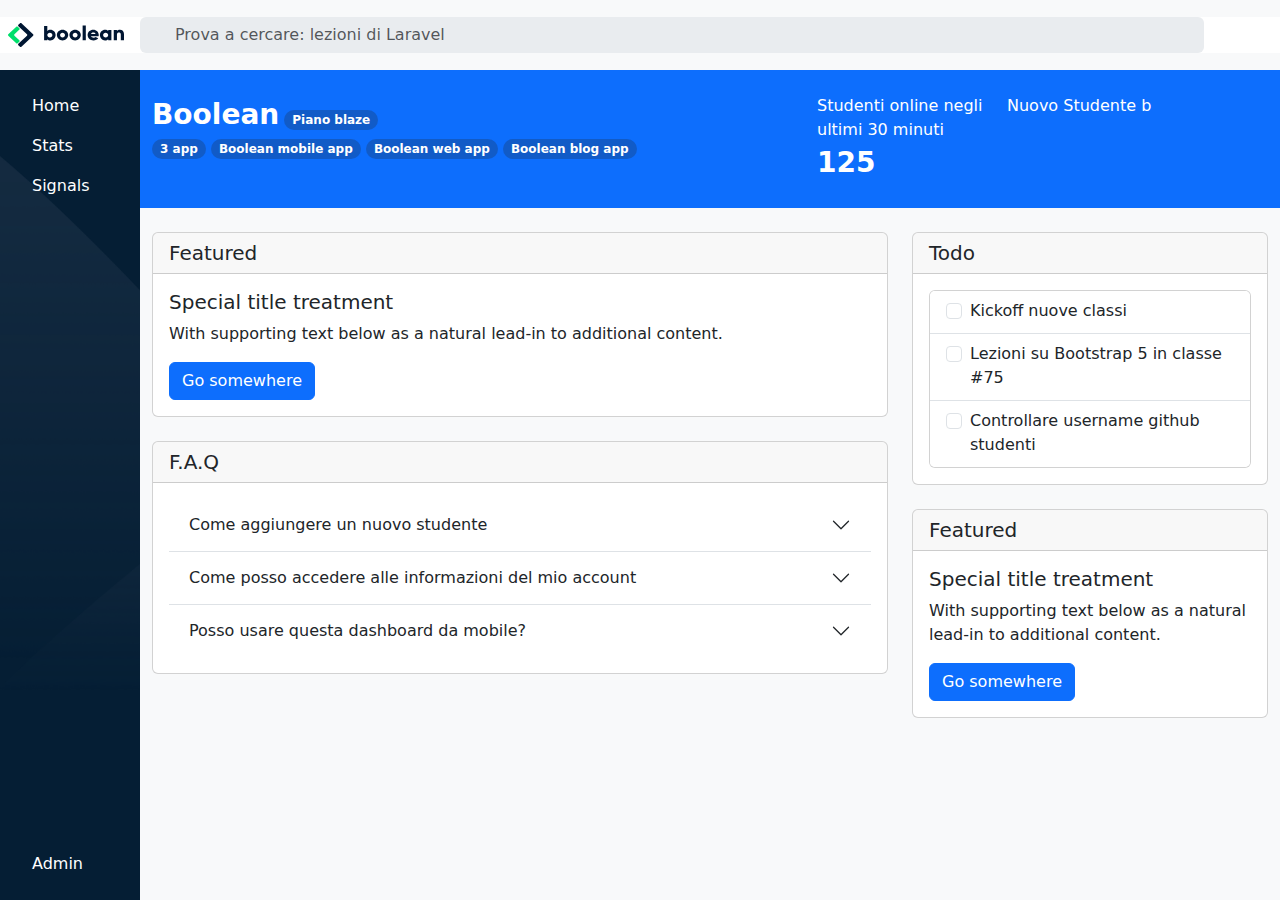
==== index.html @ c236176b "feat: todo list" ====
<!DOCTYPE html>
<html lang="en">
<head>
    <meta charset="UTF-8">
    <meta name="viewport" content="width=device-width, initial-scale=1.0">
    <!-- font awesome -->
    <link rel="stylesheet" href="https://cdnjs.cloudflare.com/ajax/libs/font-awesome/6.5.1/css/all.min.css" integrity="sha512-DTOQO9RWCH3ppGqcWaEA1BIZOC6xxalwEsw9c2QQeAIftl+Vegovlnee1c9QX4TctnWMn13TZye+giMm8e2LwA==" crossorigin="anonymous" referrerpolicy="no-referrer" />
    <!--/ font awesome -->
    <!-- BOOTSTRAP -->
    <link href="https://cdn.jsdelivr.net/npm/bootstrap@5.3.3/dist/css/bootstrap.min.css" rel="stylesheet" integrity="sha384-QWTKZyjpPEjISv5WaRU9OFeRpok6YctnYmDr5pNlyT2bRjXh0JMhjY6hW+ALEwIH" crossorigin="anonymous">
    <!-- / -->
    <link rel="stylesheet" href="style.css">
    <title>Bootstrap Dashboard</title>
</head>
<body>
    <!-- HEADER -->
    <header class="d-flex  align-items-center">
        <div class="ms-container bg-white align-items-center">
            <div class="ms-logo-box ps-lg-2 pe-lg-3">
                <img class="img-fluid d-lg-none" src="img/mobile-logo.png" alt="">
                <img class="img-fluid d-none d-lg-inline-block" src="img/logo.svg" alt="">
            </div>

            <div class="flex-grow-1 me-3">
                <div class="input-group">
                    <span class="input-group-text bg-body-secondary border border-0"><i class="fa-solid fa-magnifying-glass"></i></span>
                    <input type="text" class="form-control bg-body-secondary border border-0" placeholder="Prova a cercare: lezioni di Laravel" aria-label="Search" aria-describedby="basic-addon2">
                  </div> 
            </div>
        
            <div class="d-flex align-items-center text-secondary gap-3">
                    <i class="d-none d-lg-inline-block fa-solid fa-list"></i>
                    <i class="d-none d-lg-inline-block fa-solid fa-circle-question"></i>
                    <i class="d-none d-lg-inline-block fa-solid fa-ellipsis-vertical"></i>
                
                
                <div class="dropdown">
                    <button class=" ms-bell border border-0 text-warning bg-transparent " type="button" data-bs-toggle="dropdown" aria-expanded="false">
                        <i class="fa-solid fa-bell"></i>
                    </button>
                    <ul class="dropdown-menu">
                    <li><button class="dropdown-item" type="button">Profilo</button></li>
                    <li><button class="dropdown-item" type="button">Fatturazione</button></li>
                    <li><button class="dropdown-item" type="button">Logout</button></li>
                    </ul>
                </div>
            </div>
            
        </div>
    </header>
    <!-- / -->

    <!-- CENTRAL BOX -->
    <div id="central-box" class="ms-container d-flex">
        <!-- ASIDE -->
        <aside class="py-4 px-4 text-white d-flex flex-column justify-content-between ">
            <ul class=" p-0 m-0"> 
                <li class="mb-3 text-center text-lg-start">
                    <a href="#"><i class="fs-6 me-lg-2 fa-solid fa-house"></i><span class="d-none d-lg-inline-block">Home</span></a>
                </li>
                <li class="mb-3 text-center text-lg-start">
                    <a href="#"><i class="fs-6 me-lg-2 fa-solid fa-chart-simple"></i><span class="d-none d-lg-inline-block">Stats</span></a>
                </li>
                <li class="mb-3 text-center text-lg-start">
                    <a href="#"><i class="fs-6 me-lg-2 fa-solid fa-signal"></i><span class="d-none d-lg-inline-block">Signals</span></a>
                </li>
            </ul>

            <ul class="p-0 m-0">
                <li class="text-center text-lg-start">
                    <a href="#"><i class="fs-6 me-lg-2 fa-solid fa-gear"></i><span class="d-none d-lg-inline-block">Admin</span></a>
                </li> 
            </ul>
        </aside>
        <!--/ASIDE -->

        <!-- MAIN -->
        <main>
            <!-- MAIN TOP -->
            <div class="container-fluid bg-primary py-4">
                <div class="row text-white gy-3 gy-md-0">
                    <div class="col-12 col-md-4 col-lg-3 order-md-3">
                        <span>Nuovo Studente</span>
                        <span>b</span>
                    </div>
                    <div class="col-12 col-md-4 col-lg-7 order-md-1">
                        <span class="fs-3 fw-semibold">Boolean</span>
                        <span class="badge rounded-pill px-2 py-1 text-bg-dark bg-opacity-25">Piano blaze</span>
                        <br>
                        <span class="badge rounded-pill px-2 py-1 text-bg-dark bg-opacity-25">3 app</span>
                        <i class="fa-solid fa-angles-right"></i>
                        <span class="d-lg-none badge rounded-pill px-2 py-1 text-bg-dark bg-opacity-25"><i class="fa-solid fa-plus"></i></span>
                        <span class="d-none d-lg-inline-block badge rounded-pill px-2 py-1 text-bg-dark bg-opacity-25">Boolean mobile app</span>
                        <span class="d-none d-lg-inline-block badge rounded-pill px-2 py-1 text-bg-dark bg-opacity-25">Boolean web app</span>
                        <span class="d-none d-lg-inline-block badge rounded-pill px-2 py-1 text-bg-dark bg-opacity-25">Boolean blog app</span>
                    </div>
                    <div class="col-12 col-md-4 col-lg-2 order-md-2">
                        <div>Studenti online negli ultimi 30 minuti</div>
                        <div class="fs-3 fw-semibold">125</div>
                    </div>
                </div>
            </div>
            <!-- MAIN/ TOP -->
            <!-- MAIN BOTTOM -->
            <div class="container">
                <div class="row pt-4 pb-4">
                    <div class="col-12 col-lg-8">
                        <!-- CARD PROSSIME CLASSI -->
                        <div class="card mb-4">
                            <h5 class="card-header">Featured</h5>
                            <div class="card-body">
                              <h5 class="card-title">Special title treatment</h5>
                              <p class="card-text">With supporting text below as a natural lead-in to additional content.</p>
                              <a href="#" class="btn btn-primary">Go somewhere</a>
                            </div>
                        </div>
                        <!-- / CARD PROSSIME CLASSI -->
                        <!-- CARD FAQ -->
                        <div class="card mb-4">
                            <h5 class="card-header">F.A.Q</h5>
                            <div class="card-body">
                                <div class="accordion accordion-flush" id="accordionFlushExample">
                                    <div class="accordion-item">
                                      <h2 class="accordion-header">
                                        <button class="accordion-button collapsed" type="button" data-bs-toggle="collapse" data-bs-target="#flush-collapseOne" aria-expanded="false" aria-controls="flush-collapseOne">
                                          Come aggiungere un nuovo studente
                                        </button>
                                      </h2>
                                      <div id="flush-collapseOne" class="accordion-collapse collapse" data-bs-parent="#accordionFlushExample">
                                        <div class="accordion-body">Clicca sul + nella sezione blu.</div>
                                      </div>
                                    </div>
                                    <div class="accordion-item">
                                      <h2 class="accordion-header">
                                        <button class="accordion-button collapsed" type="button" data-bs-toggle="collapse" data-bs-target="#flush-collapseTwo" aria-expanded="false" aria-controls="flush-collapseTwo">
                                          Come posso accedere alle informazioni del mio account
                                        </button>
                                      </h2>
                                      <div id="flush-collapseTwo" class="accordion-collapse collapse" data-bs-parent="#accordionFlushExample">
                                        <div class="accordion-body">Clicca sull'icona della campanella.</div>
                                      </div>
                                    </div>
                                    <div class="accordion-item">
                                      <h2 class="accordion-header">
                                        <button class="accordion-button collapsed" type="button" data-bs-toggle="collapse" data-bs-target="#flush-collapseThree" aria-expanded="false" aria-controls="flush-collapseThree">
                                          Posso usare questa dashboard da mobile?
                                        </button>
                                      </h2>
                                      <div id="flush-collapseThree" class="accordion-collapse collapse" data-bs-parent="#accordionFlushExample">
                                        <div class="accordion-body">Certo! Almeno spero!</div>
                                      </div>
                                    </div>
                                  </div>
                            </div>
                        </div>
                        <!--/ CARD FAQ -->
                    </div>
                    
                    <div class="col-12 col-lg-4">
                        <!-- CARD TODO -->
                        <div class="card mb-4">
                            <h5 class="card-header">Todo</h5>
                            <div class="card-body">
                                <div class="card">
                                    <ul class="list-group list-group-flush">
                                      <li class="list-group-item">
                                        <div class="form-check">
                                            <input class="form-check-input" type="checkbox" value="" id="kickoff">
                                            <label class="form-check-label" for="kickoff">
                                              Kickoff nuove classi
                                            </label>
                                          </div>
                                      </li>
                                      <li class="list-group-item">
                                        <div class="form-check">
                                            <input class="form-check-input" type="checkbox" value="" id="lesson">
                                            <label class="form-check-label" for="lesson">
                                              Lezioni su Bootstrap 5 in classe #75
                                            </label>
                                          </div>
                                      </li>
                                      <li class="list-group-item">
                                        <div class="form-check">
                                            <input class="form-check-input" type="checkbox" value="" id="username">
                                            <label class="form-check-label" for="username">
                                              Controllare username github studenti
                                            </label>
                                          </div>
                                      </li>
                                    </ul>
                                </div> 
                            </div>
                          </div>
                        <!--/ CARD TODO -->
                        <!-- CARD IMAGE -->
                        <div class="card">
                            <h5 class="card-header">Featured</h5>
                            <div class="card-body">
                              <h5 class="card-title">Special title treatment</h5>
                              <p class="card-text">With supporting text below as a natural lead-in to additional content.</p>
                              <a href="#" class="btn btn-primary">Go somewhere</a>
                            </div>
                          </div>
                        <!-- CARD/ IMAGE -->
                    </div>
                </div>
            </div>
            <!--/ MAIN BOTTOM -->
        </main>
        <!--/ MAIN -->
    </div>
    <!-- /CENTRAL BOX -->
    

<!-- BOOTSTRAP JS -->
    <script src="https://cdn.jsdelivr.net/npm/bootstrap@5.3.3/dist/js/bootstrap.bundle.min.js" integrity="sha384-YvpcrYf0tY3lHB60NNkmXc5s9fDVZLESaAA55NDzOxhy9GkcIdslK1eN7N6jIeHz" crossorigin="anonymous"></script>   
<!--  -->
</body>
</html>
---- style.css ----
/*-------------
     DEBUG 
---------------*/
.debug {
    border: 1px dashed black;
}
 


/*-------------
    MS CONTAINER 
---------------*/
.ms-container {
    max-width: 100%;
    margin: 0 auto;
    /* padding-left: 10px;
    padding-right: 10px; */
}

.ms-row {
    margin-left: -10px;
    margin-right: -10px;
    display: flex;
}

.ms-col {
    width: 100%;
}


/*-------------
    HEADER 
---------------*/

header {
    height: 70px;
    width: 100%;
    background-color: #F8F9FA;
}

header .ms-container {
    width: 100%;
    display: flex;

}

header .ms-logo-box {
    width: 70px;
}

/*-------------
     CENTRAL BOX 
---------------*/
#central-box {
    height:calc(100vh - 70px);
}




/*-------------
     ASIDE 
---------------*/

aside {
    width: 70px;
    background-color: #051E34;
    background-image:url(img/sidebar-bg.png);
    background-size: cover;
    background-repeat: no-repeat;
    overlay: hidden;
    flex-shrink: 0;
}

aside ul {
    list-style: none;
}

aside ul a {
    color: white;
}

aside ul a:hover {
    background-color: #828F9B;
}

/*-------------
     MAIN 
---------------*/

main {
    background-color:#F8F9FA;
    width: 100%;
    overflow-y: auto;
}








/*-------------
     RESPONSIVE
---------------*/

@media screen and (min-width: 992px) {

    aside, header .ms-logo-box {
        width: 140px;
    }


}
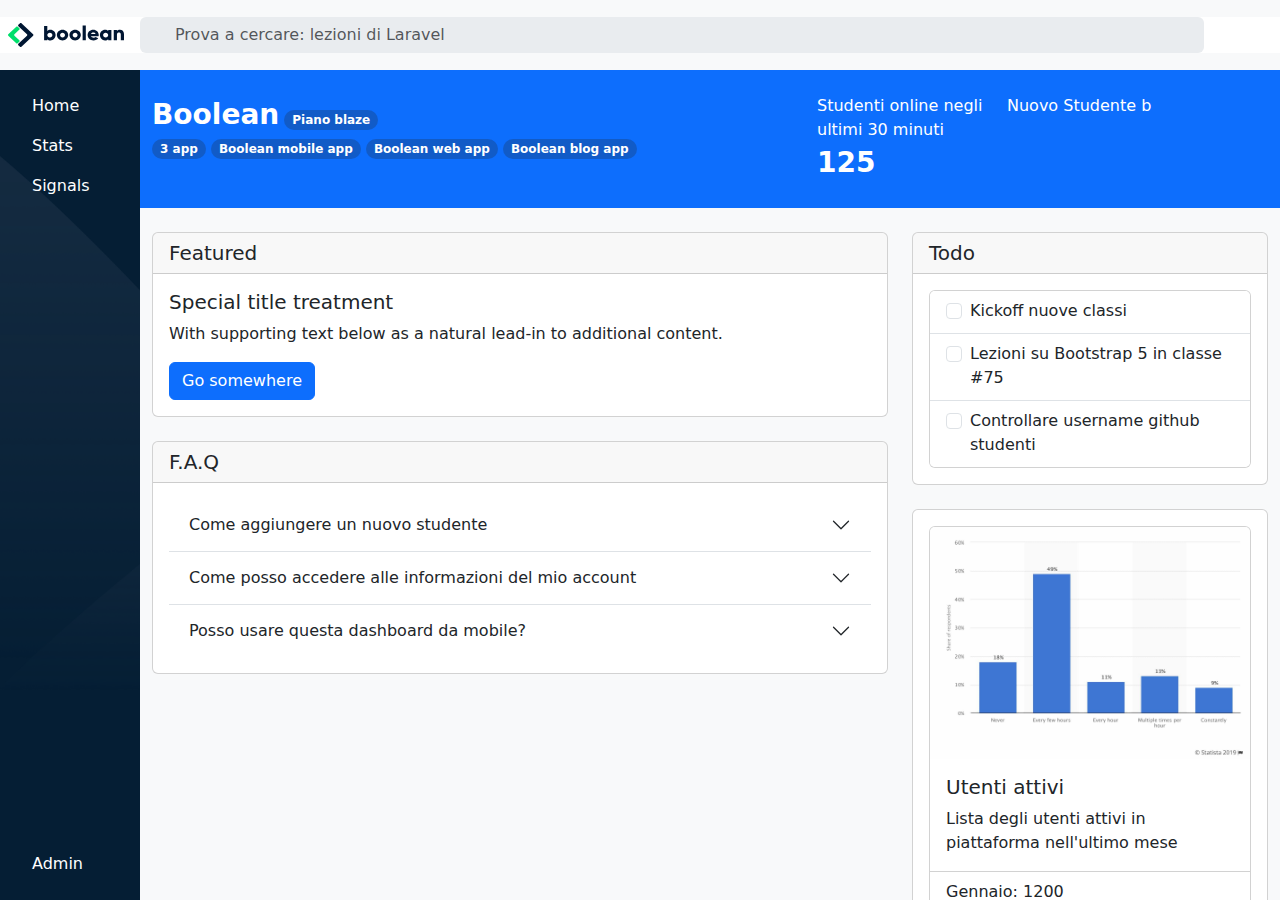
==== commit 442e5bb4: "fix: image card" ====
--- a/index.html
+++ b/index.html
@@ -194,13 +194,24 @@
                         <!--/ CARD TODO -->
                         <!-- CARD IMAGE -->
                         <div class="card">
-                            <h5 class="card-header">Featured</h5>
-                            <div class="card-body">
-                              <h5 class="card-title">Special title treatment</h5>
-                              <p class="card-text">With supporting text below as a natural lead-in to additional content.</p>
-                              <a href="#" class="btn btn-primary">Go somewhere</a>
-                            </div>
-                          </div>
+                            <div class="card-body">
+                                <div class="card">
+                                    <img src="img/stats.jpeg" class="card-img-top" alt="table showing active users number">
+                                    <div class="card-body">
+                                      <h5 class="card-title">Utenti attivi</h5>
+                                      <p class="card-text">Lista degli utenti attivi in piattaforma nell'ultimo mese</p>
+                                    </div>
+                                    <ul class="list-group list-group-flush">
+                                      <li class="list-group-item">Gennaio: 1200</li>
+                                      <li class="list-group-item">Febbraio: 800</li>
+                                      <li class="list-group-item">Marzo: 1500</li>
+                                    </ul>
+                                    <div class="card-body">
+                                      <a href="#" class="card-link">Visualizza rapporto approfondito</a>
+                                    </div>
+                                </div>
+                            </div>
+                        </div>
                         <!-- CARD/ IMAGE -->
                     </div>
                 </div>
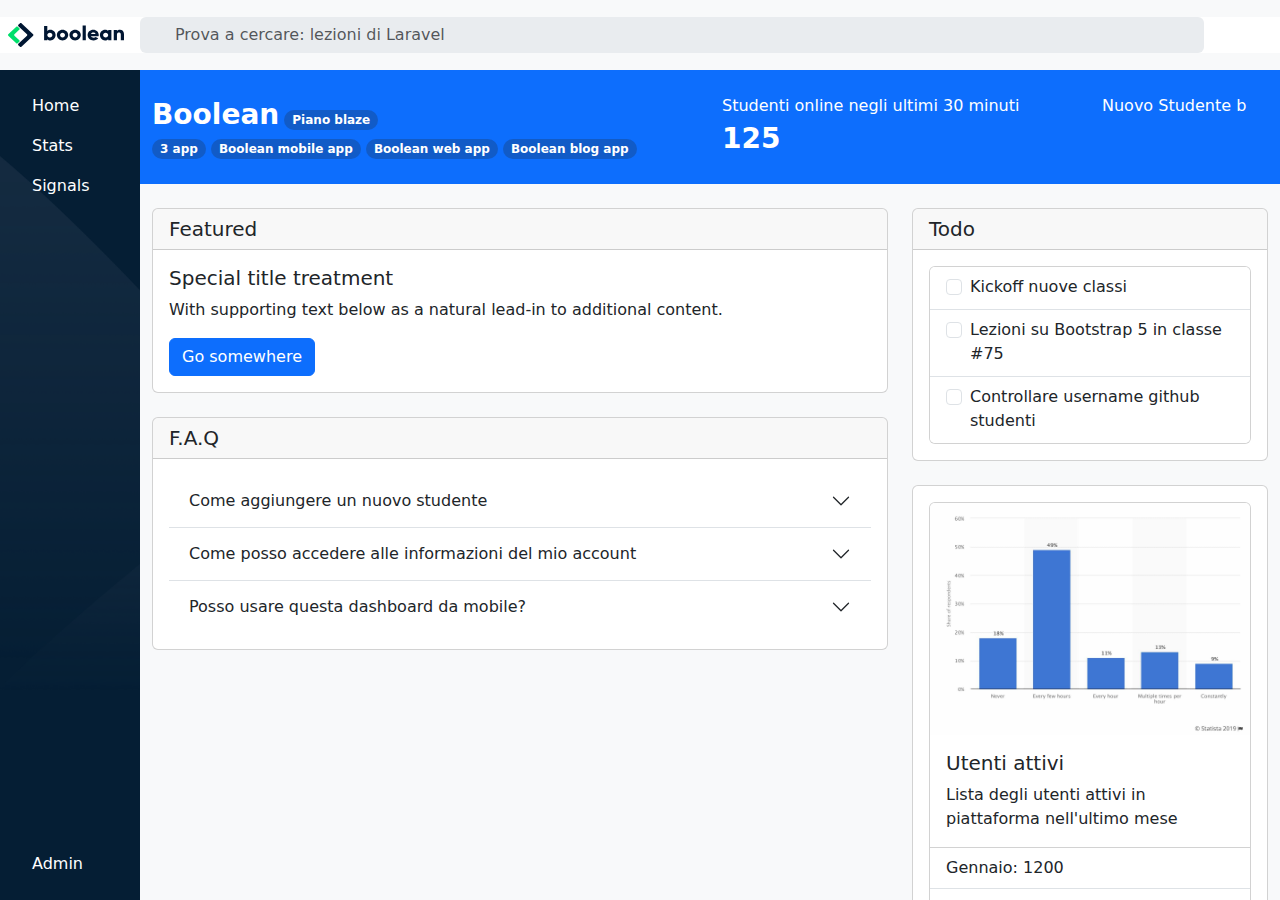
==== commit 1027fdd8: "fix: main top col fixed" ====
--- a/index.html
+++ b/index.html
@@ -79,11 +79,11 @@
             <!-- MAIN TOP -->
             <div class="container-fluid bg-primary py-4">
                 <div class="row text-white gy-3 gy-md-0">
-                    <div class="col-12 col-md-4 col-lg-3 order-md-3">
+                    <div class="col-12 col-md-4 col-lg-2 order-md-3">
                         <span>Nuovo Studente</span>
                         <span>b</span>
                     </div>
-                    <div class="col-12 col-md-4 col-lg-7 order-md-1">
+                    <div class="col-12 col-md-4 col-lg-6 order-md-1">
                         <span class="fs-3 fw-semibold">Boolean</span>
                         <span class="badge rounded-pill px-2 py-1 text-bg-dark bg-opacity-25">Piano blaze</span>
                         <br>
@@ -94,7 +94,7 @@
                         <span class="d-none d-lg-inline-block badge rounded-pill px-2 py-1 text-bg-dark bg-opacity-25">Boolean web app</span>
                         <span class="d-none d-lg-inline-block badge rounded-pill px-2 py-1 text-bg-dark bg-opacity-25">Boolean blog app</span>
                     </div>
-                    <div class="col-12 col-md-4 col-lg-2 order-md-2">
+                    <div class="col-12 col-md-4 col-lg-4 order-md-2">
                         <div>Studenti online negli ultimi 30 minuti</div>
                         <div class="fs-3 fw-semibold">125</div>
                     </div>
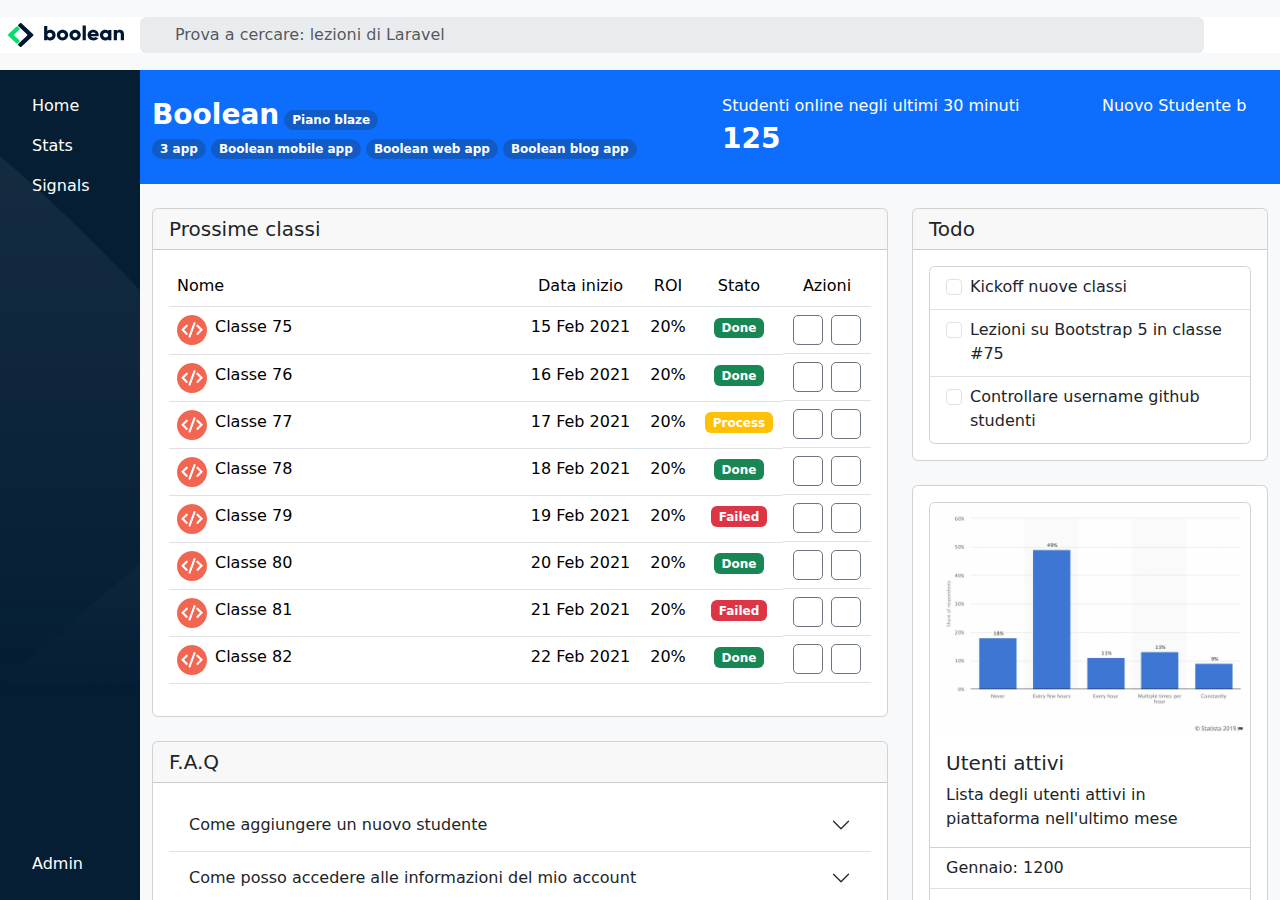
==== commit d8270c1f: "feat: table next class" ====
--- a/index.html
+++ b/index.html
@@ -102,18 +102,164 @@
             </div>
             <!-- MAIN/ TOP -->
             <!-- MAIN BOTTOM -->
-            <div class="container">
+            <div class="container-fluid">
                 <div class="row pt-4 pb-4">
                     <div class="col-12 col-lg-8">
                         <!-- CARD PROSSIME CLASSI -->
                         <div class="card mb-4">
-                            <h5 class="card-header">Featured</h5>
-                            <div class="card-body">
-                              <h5 class="card-title">Special title treatment</h5>
-                              <p class="card-text">With supporting text below as a natural lead-in to additional content.</p>
-                              <a href="#" class="btn btn-primary">Go somewhere</a>
-                            </div>
-                        </div>
+                          <h5 class="card-header">Prossime classi </h5>
+                          <div class="card-body">
+                              <table class="table table-hover">
+                                  <thead>
+                                    <tr>
+                                      <th class="w-50 fw-normal text-nowrap" scope="col">Nome</th>
+                                      <th class="d-none d-md-table-cell fw-normal text-center text-nowrap" scope="col">Data inizio</th>
+                                      <th class="d-none d-md-table-cell fw-normal text-center text-nowrap" scope="col">ROI</th>
+                                      <th class="fw-normal text-center text-nowrap" scope="col">Stato</th>
+                                      <th class="fw-normal text-center text-nowrap" scope="col">Azioni</th>
+                                    </tr>
+                                  </thead>
+                                  <tbody>
+                                    <tr>
+                                      <td>
+                                        <div class="d-flex gap-2">
+                                          <img class="img-fluid ms-image" src="img/class-avatar.png" alt="">
+                                          <span class="text-nowrap">Classe 75</span>    
+                                        </div>
+                                      </td>
+                                      <td class="d-none d-md-table-cell text-center text-nowrap">15 Feb 2021</td>
+                                      <td class="d-none d-md-table-cell text-center">20%</td>
+                                      <td class="text-center">
+                                        <span class="badge text-bg-success text-white">Done</span>
+                                      </td>
+                                      <td class="text-center d-flex justify-content-center gap-2">
+                                        <button type="button" class="btn ms-button-box"><i class="fa-solid fa-pencil"></i></button>
+                                        <button type="button" class="btn ms-button-box"><i class="fa-solid fa-trash-can"></i></button>
+                                      </td>
+                                    </tr>
+                                    <tr>
+                                      <td>
+                                        <div class="d-flex gap-2">
+                                          <img class="img-fluid ms-image" src="img/class-avatar.png" alt="">
+                                          <span class="text-nowrap">Classe 76</span>    
+                                        </div>
+                                      </td>
+                                      <td class="d-none d-md-table-cell text-center text-nowrap">16 Feb 2021</td>
+                                      <td class="d-none d-md-table-cell text-center">20%</td>
+                                      <td class="text-center">
+                                        <span class="badge text-bg-success text-white">Done</span>
+                                      </td>
+                                      <td class="text-center d-flex justify-content-center gap-2">
+                                        <button type="button" class="btn ms-button-box"><i class="fa-solid fa-pencil"></i></button>
+                                        <button type="button" class="btn ms-button-box"><i class="fa-solid fa-trash-can"></i></button>
+                                      </td>
+                                    </tr>
+                                    <tr>
+                                      <td>
+                                        <div class="d-flex gap-2">
+                                          <img class="img-fluid ms-image" src="img/class-avatar.png" alt="">
+                                          <span class="text-nowrap">Classe 77</span>    
+                                        </div>
+                                      </td>
+                                      <td class="d-none d-md-table-cell text-center text-nowrap">17 Feb 2021</td>
+                                      <td class="d-none d-md-table-cell text-center">20%</td>
+                                      <td class="text-center">
+                                        <span class="badge text-bg-warning text-white">Process</span>
+                                      </td>
+                                      <td class="text-center d-flex justify-content-center gap-2">
+                                        <button type="button" class="btn ms-button-box"><i class="fa-solid fa-pencil"></i></button>
+                                        <button type="button" class="btn ms-button-box"><i class="fa-solid fa-trash-can"></i></button>
+                                      </td>
+                                    </tr>
+                                    <tr>
+                                      <td>
+                                        <div class="d-flex gap-2">
+                                          <img class="img-fluid ms-image" src="img/class-avatar.png" alt="">
+                                          <span class="text-nowrap">Classe 78</span>    
+                                        </div>
+                                      </td>
+                                      <td class="d-none d-md-table-cell text-center text-nowrap">18 Feb 2021</td>
+                                      <td class="d-none d-md-table-cell text-center">20%</td>
+                                      <td class="text-center">
+                                        <span class="badge text-bg-success text-white">Done</span>
+                                      </td>
+                                      <td class="text-center d-flex justify-content-center gap-2">
+                                        <button type="button" class="btn ms-button-box"><i class="fa-solid fa-pencil"></i></button>
+                                        <button type="button" class="btn ms-button-box"><i class="fa-solid fa-trash-can"></i></button>
+                                      </td>
+                                    </tr>
+                                    <tr>
+                                      <td>
+                                        <div class="d-flex gap-2">
+                                          <img class="img-fluid ms-image" src="img/class-avatar.png" alt="">
+                                          <span class="text-nowrap">Classe 79</span>    
+                                        </div>
+                                      </td>
+                                      <td class="d-none d-md-table-cell text-center text-nowrap">19 Feb 2021</td>
+                                      <td class="d-none d-md-table-cell text-center">20%</td>
+                                      <td class="text-center">
+                                        <span class="badge text-bg-danger text-white">Failed</span>
+                                      </td>
+                                      <td class="text-center d-flex justify-content-center gap-2">
+                                        <button type="button" class="btn ms-button-box"><i class="fa-solid fa-pencil"></i></button>
+                                        <button type="button" class="btn ms-button-box"><i class="fa-solid fa-trash-can"></i></button>
+                                      </td>
+                                    </tr>
+                                    <tr>
+                                      <td>
+                                        <div class="d-flex gap-2">
+                                          <img class="img-fluid ms-image" src="img/class-avatar.png" alt="">
+                                          <span class="text-nowrap">Classe 80</span>    
+                                        </div>
+                                      </td>
+                                      <td class="d-none d-md-table-cell text-center text-nowrap">20 Feb 2021</td>
+                                      <td class="d-none d-md-table-cell text-center">20%</td>
+                                      <td class="text-center">
+                                        <span class="badge text-bg-success text-white">Done</span>
+                                      </td>
+                                      <td class="text-center d-flex justify-content-center gap-2">
+                                        <button type="button" class="btn ms-button-box"><i class="fa-solid fa-pencil"></i></button>
+                                        <button type="button" class="btn ms-button-box"><i class="fa-solid fa-trash-can"></i></button>
+                                      </td>
+                                    </tr>
+                                    <tr>
+                                      <td>
+                                        <div class="d-flex gap-2">
+                                          <img class="img-fluid ms-image" src="img/class-avatar.png" alt="">
+                                          <span class="text-nowrap">Classe 81</span>    
+                                        </div>
+                                      </td>
+                                      <td class="d-none d-md-table-cell text-center text-nowrap">21 Feb 2021</td>
+                                      <td class="d-none d-md-table-cell text-center">20%</td>
+                                      <td class="text-center">
+                                        <span class="badge text-bg-danger text-white">Failed</span>
+                                      </td>
+                                      <td class="text-center d-flex justify-content-center gap-2">
+                                        <button type="button" class="btn ms-button-box"><i class="fa-solid fa-pencil"></i></button>
+                                        <button type="button" class="btn ms-button-box"><i class="fa-solid fa-trash-can"></i></button>
+                                      </td>
+                                    </tr>
+                                    <tr>
+                                      <td>
+                                        <div class="d-flex gap-2">
+                                          <img class="img-fluid ms-image" src="img/class-avatar.png" alt="">
+                                          <span class="text-nowrap">Classe 82</span>    
+                                        </div>
+                                      </td>
+                                      <td class="d-none d-md-table-cell text-center text-nowrap">22 Feb 2021</td>
+                                      <td class="d-none d-md-table-cell text-center">20%</td>
+                                      <td class="text-center">
+                                        <span class="badge text-bg-success text-white">Done</span>
+                                      </td>
+                                      <td class="text-center d-flex justify-content-center gap-2">
+                                        <button type="button" class="btn ms-button-box"><i class="fa-solid fa-pencil"></i></button>
+                                        <button type="button" class="btn ms-button-box"><i class="fa-solid fa-trash-can"></i></button>
+                                      </td>
+                                    </tr>
+                                  </tbody>
+                                </table>
+                          </div>
+                      </div>
                         <!-- / CARD PROSSIME CLASSI -->
                         <!-- CARD FAQ -->
                         <div class="card mb-4">
--- a/style.css
+++ b/style.css
@@ -1,3 +1,7 @@
+
+
+
+
 
 /*-------------
      DEBUG 
@@ -5,7 +9,46 @@
 .debug {
     border: 1px dashed black;
 }
+
+/*-------------
+     IMAGE
+---------------*/
+.ms-image {
+    width: 30px;
+    height: auto;
+}
+
+
  
+/*-------------
+     BUTTONS
+---------------*/
+
+.ms-button-box {
+height: 30px;
+width: 30px;
+border: 1px solid #6C757D;
+border-radius: 5px;
+color:#6C757D ;
+background-color: transparent;
+display: flex;
+justify-content: center;
+align-items: center;
+}
+
+
+.ms-button-box-type-2 {
+height: 40px;
+width: 40px;
+border: 1px solid white;
+border-radius: 5px;
+color:#6C757D ;
+background-color: transparent;
+display: flex;
+justify-content: center;
+align-items: center;
+}
+
 
 
 /*-------------
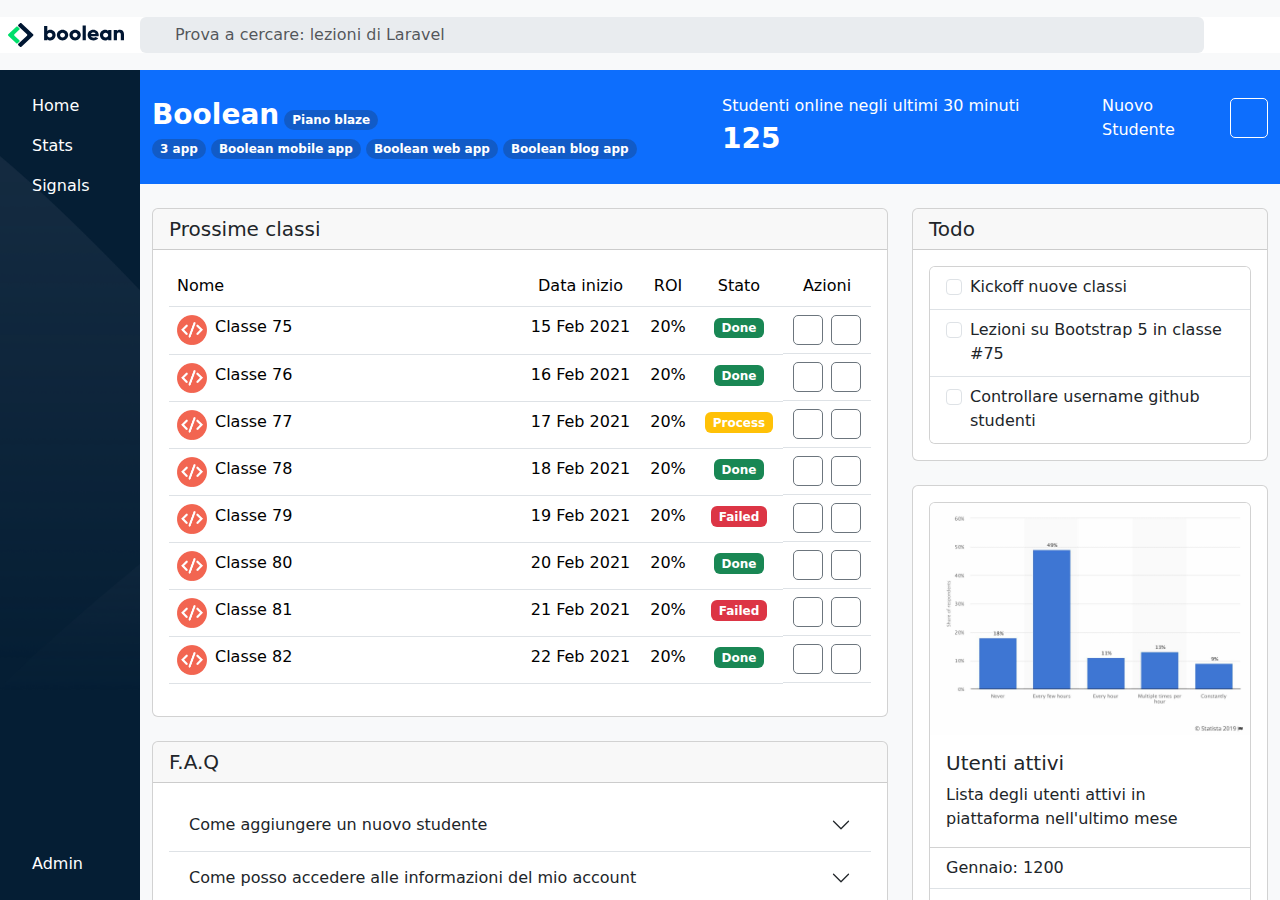
==== commit f778ace4: "feat: main top buttons" ====
--- a/index.html
+++ b/index.html
@@ -78,28 +78,31 @@
         <main>
             <!-- MAIN TOP -->
             <div class="container-fluid bg-primary py-4">
-                <div class="row text-white gy-3 gy-md-0">
-                    <div class="col-12 col-md-4 col-lg-2 order-md-3">
+              <div class="row text-white gy-3 gy-md-0">
+                  <div class="col-12 col-md-4 col-lg-2 order-md-3">
+                      <div class="d-flex align-items-center gap-3">
                         <span>Nuovo Studente</span>
-                        <span>b</span>
-                    </div>
-                    <div class="col-12 col-md-4 col-lg-6 order-md-1">
-                        <span class="fs-3 fw-semibold">Boolean</span>
-                        <span class="badge rounded-pill px-2 py-1 text-bg-dark bg-opacity-25">Piano blaze</span>
-                        <br>
-                        <span class="badge rounded-pill px-2 py-1 text-bg-dark bg-opacity-25">3 app</span>
-                        <i class="fa-solid fa-angles-right"></i>
-                        <span class="d-lg-none badge rounded-pill px-2 py-1 text-bg-dark bg-opacity-25"><i class="fa-solid fa-plus"></i></span>
-                        <span class="d-none d-lg-inline-block badge rounded-pill px-2 py-1 text-bg-dark bg-opacity-25">Boolean mobile app</span>
-                        <span class="d-none d-lg-inline-block badge rounded-pill px-2 py-1 text-bg-dark bg-opacity-25">Boolean web app</span>
-                        <span class="d-none d-lg-inline-block badge rounded-pill px-2 py-1 text-bg-dark bg-opacity-25">Boolean blog app</span>
-                    </div>
-                    <div class="col-12 col-md-4 col-lg-4 order-md-2">
-                        <div>Studenti online negli ultimi 30 minuti</div>
-                        <div class="fs-3 fw-semibold">125</div>
-                    </div>
-                </div>
-            </div>
+                        <button type="button" class="btn ms-button-box-type-2"><i class="fa-solid fa-plus"></i></button>
+                      </div>
+                      
+                  </div>
+                  <div class="col-12 col-md-4 col-lg-6 order-md-1">
+                      <span class="fs-3 fw-semibold">Boolean</span>
+                      <span class="badge rounded-pill px-2 py-1 text-bg-dark bg-opacity-25">Piano blaze</span>
+                      <br>
+                      <span class="badge rounded-pill px-2 py-1 text-bg-dark bg-opacity-25">3 app</span>
+                      <i class="fa-solid fa-angles-right"></i>
+                      <span class="d-lg-none badge rounded-pill px-2 py-1 text-bg-dark bg-opacity-25"><i class="fa-solid fa-plus"></i></span>
+                      <span class="d-none d-lg-inline-block badge rounded-pill px-2 py-1 text-bg-dark bg-opacity-25">Boolean mobile app</span>
+                      <span class="d-none d-lg-inline-block badge rounded-pill px-2 py-1 text-bg-dark bg-opacity-25">Boolean web app</span>
+                      <span class="d-none d-lg-inline-block badge rounded-pill px-2 py-1 text-bg-dark bg-opacity-25">Boolean blog app</span>
+                  </div>
+                  <div class="col-12 col-md-4 col-lg-4 order-md-2">
+                      <div>Studenti online negli ultimi 30 minuti</div>
+                      <div class="fs-3 fw-semibold">125</div>
+                  </div>
+              </div>
+          </div>
             <!-- MAIN/ TOP -->
             <!-- MAIN BOTTOM -->
             <div class="container-fluid">
--- a/style.css
+++ b/style.css
@@ -42,7 +42,7 @@
 width: 40px;
 border: 1px solid white;
 border-radius: 5px;
-color:#6C757D ;
+color:white ;
 background-color: transparent;
 display: flex;
 justify-content: center;
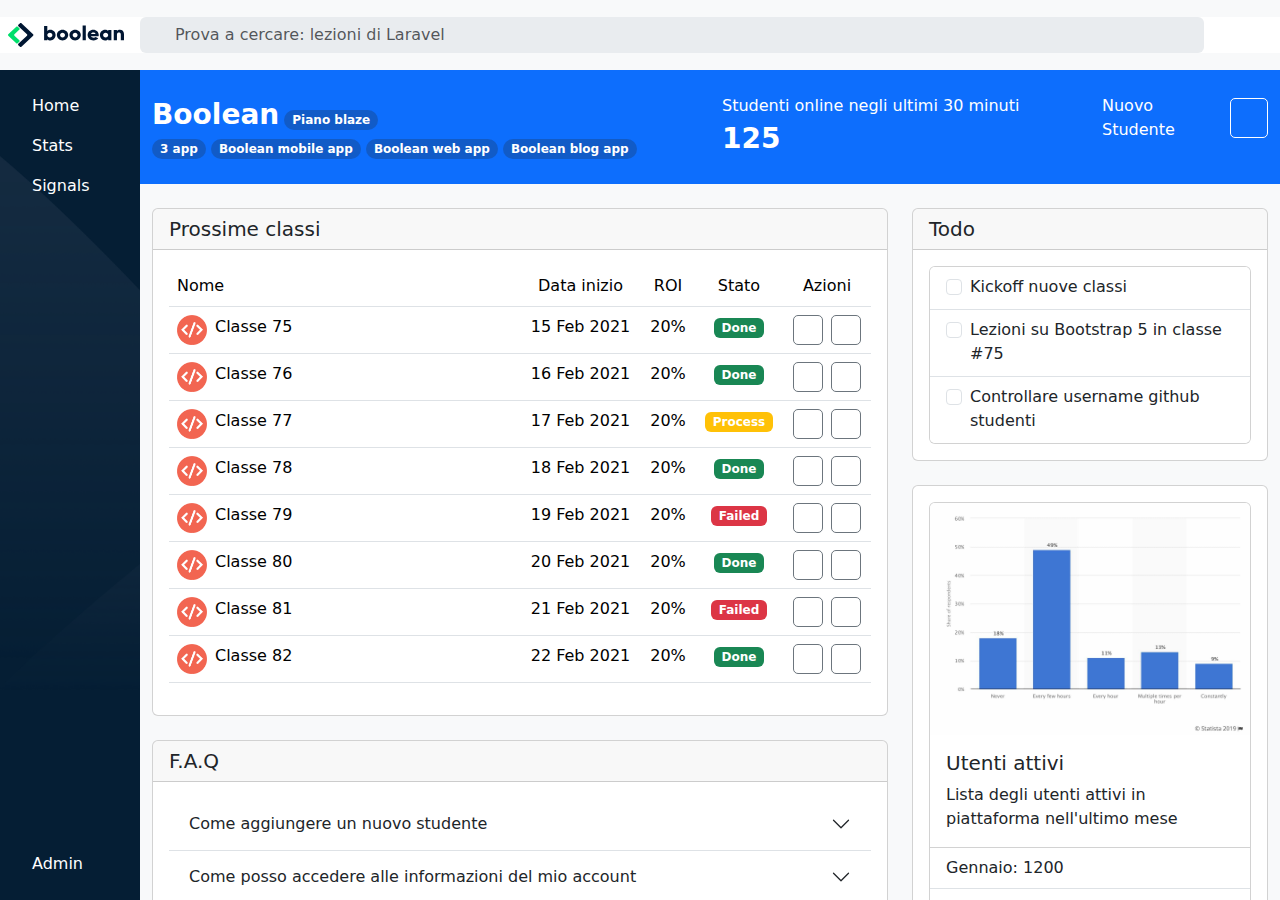
==== commit f67a2256: "fix: table layout" ====
--- a/index.html
+++ b/index.html
@@ -125,7 +125,7 @@
                                   <tbody>
                                     <tr>
                                       <td>
-                                        <div class="d-flex gap-2">
+                                        <div class="d-flex flex-wrap gap-2">
                                           <img class="img-fluid ms-image" src="img/class-avatar.png" alt="">
                                           <span class="text-nowrap">Classe 75</span>    
                                         </div>
@@ -135,14 +135,17 @@
                                       <td class="text-center">
                                         <span class="badge text-bg-success text-white">Done</span>
                                       </td>
-                                      <td class="text-center d-flex justify-content-center gap-2">
-                                        <button type="button" class="btn ms-button-box"><i class="fa-solid fa-pencil"></i></button>
-                                        <button type="button" class="btn ms-button-box"><i class="fa-solid fa-trash-can"></i></button>
-                                      </td>
-                                    </tr>
-                                    <tr>
-                                      <td>
-                                        <div class="d-flex gap-2">
+                                      <td class="text-center">
+                                        <div class="d-flex justify-content-center gap-2">
+                                          <button type="button" class="btn ms-button-box"><i class="fa-solid fa-pencil"></i></button>
+                                          <button type="button" class="btn ms-button-box"><i class="fa-solid fa-trash-can"></i></button>
+                                        </div>
+                                        
+                                      </td>
+                                    </tr>
+                                    <tr>
+                                      <td>
+                                        <div class="d-flex flex-wrap gap-2">
                                           <img class="img-fluid ms-image" src="img/class-avatar.png" alt="">
                                           <span class="text-nowrap">Classe 76</span>    
                                         </div>
@@ -152,14 +155,16 @@
                                       <td class="text-center">
                                         <span class="badge text-bg-success text-white">Done</span>
                                       </td>
-                                      <td class="text-center d-flex justify-content-center gap-2">
-                                        <button type="button" class="btn ms-button-box"><i class="fa-solid fa-pencil"></i></button>
-                                        <button type="button" class="btn ms-button-box"><i class="fa-solid fa-trash-can"></i></button>
-                                      </td>
-                                    </tr>
-                                    <tr>
-                                      <td>
-                                        <div class="d-flex gap-2">
+                                      <td class="text-center">
+                                        <div class="d-flex justify-content-center gap-2">
+                                          <button type="button" class="btn ms-button-box"><i class="fa-solid fa-pencil"></i></button>
+                                          <button type="button" class="btn ms-button-box"><i class="fa-solid fa-trash-can"></i></button>
+                                        </div>
+                                      </td>
+                                    </tr>
+                                    <tr>
+                                      <td>
+                                        <div class="d-flex flex-wrap gap-2">
                                           <img class="img-fluid ms-image" src="img/class-avatar.png" alt="">
                                           <span class="text-nowrap">Classe 77</span>    
                                         </div>
@@ -169,14 +174,16 @@
                                       <td class="text-center">
                                         <span class="badge text-bg-warning text-white">Process</span>
                                       </td>
-                                      <td class="text-center d-flex justify-content-center gap-2">
-                                        <button type="button" class="btn ms-button-box"><i class="fa-solid fa-pencil"></i></button>
-                                        <button type="button" class="btn ms-button-box"><i class="fa-solid fa-trash-can"></i></button>
-                                      </td>
-                                    </tr>
-                                    <tr>
-                                      <td>
-                                        <div class="d-flex gap-2">
+                                      <td class="text-center">
+                                        <div class="d-flex justify-content-center gap-2">
+                                          <button type="button" class="btn ms-button-box"><i class="fa-solid fa-pencil"></i></button>
+                                          <button type="button" class="btn ms-button-box"><i class="fa-solid fa-trash-can"></i></button>
+                                        </div>
+                                      </td>
+                                    </tr>
+                                    <tr>
+                                      <td>
+                                        <div class="d-flex flex-wrap gap-2">
                                           <img class="img-fluid ms-image" src="img/class-avatar.png" alt="">
                                           <span class="text-nowrap">Classe 78</span>    
                                         </div>
@@ -186,14 +193,16 @@
                                       <td class="text-center">
                                         <span class="badge text-bg-success text-white">Done</span>
                                       </td>
-                                      <td class="text-center d-flex justify-content-center gap-2">
-                                        <button type="button" class="btn ms-button-box"><i class="fa-solid fa-pencil"></i></button>
-                                        <button type="button" class="btn ms-button-box"><i class="fa-solid fa-trash-can"></i></button>
-                                      </td>
-                                    </tr>
-                                    <tr>
-                                      <td>
-                                        <div class="d-flex gap-2">
+                                      <td class="text-center">
+                                        <div class="d-flex justify-content-center gap-2">
+                                          <button type="button" class="btn ms-button-box"><i class="fa-solid fa-pencil"></i></button>
+                                          <button type="button" class="btn ms-button-box"><i class="fa-solid fa-trash-can"></i></button>
+                                        </div>
+                                      </td>
+                                    </tr>
+                                    <tr>
+                                      <td>
+                                        <div class="d-flex flex-wrap gap-2">
                                           <img class="img-fluid ms-image" src="img/class-avatar.png" alt="">
                                           <span class="text-nowrap">Classe 79</span>    
                                         </div>
@@ -203,14 +212,16 @@
                                       <td class="text-center">
                                         <span class="badge text-bg-danger text-white">Failed</span>
                                       </td>
-                                      <td class="text-center d-flex justify-content-center gap-2">
-                                        <button type="button" class="btn ms-button-box"><i class="fa-solid fa-pencil"></i></button>
-                                        <button type="button" class="btn ms-button-box"><i class="fa-solid fa-trash-can"></i></button>
-                                      </td>
-                                    </tr>
-                                    <tr>
-                                      <td>
-                                        <div class="d-flex gap-2">
+                                      <td class="text-center">
+                                        <div class="d-flex justify-content-center gap-2">
+                                          <button type="button" class="btn ms-button-box"><i class="fa-solid fa-pencil"></i></button>
+                                          <button type="button" class="btn ms-button-box"><i class="fa-solid fa-trash-can"></i></button>
+                                        </div>
+                                      </td>
+                                    </tr>
+                                    <tr>
+                                      <td>
+                                        <div class="d-flex flex-wrap gap-2">
                                           <img class="img-fluid ms-image" src="img/class-avatar.png" alt="">
                                           <span class="text-nowrap">Classe 80</span>    
                                         </div>
@@ -220,14 +231,16 @@
                                       <td class="text-center">
                                         <span class="badge text-bg-success text-white">Done</span>
                                       </td>
-                                      <td class="text-center d-flex justify-content-center gap-2">
-                                        <button type="button" class="btn ms-button-box"><i class="fa-solid fa-pencil"></i></button>
-                                        <button type="button" class="btn ms-button-box"><i class="fa-solid fa-trash-can"></i></button>
-                                      </td>
-                                    </tr>
-                                    <tr>
-                                      <td>
-                                        <div class="d-flex gap-2">
+                                      <td class="text-center">
+                                        <div class="d-flex justify-content-center gap-2">
+                                          <button type="button" class="btn ms-button-box"><i class="fa-solid fa-pencil"></i></button>
+                                          <button type="button" class="btn ms-button-box"><i class="fa-solid fa-trash-can"></i></button>
+                                        </div>
+                                      </td>
+                                    </tr>
+                                    <tr>
+                                      <td>
+                                        <div class="d-flex flex-wrap gap-2">
                                           <img class="img-fluid ms-image" src="img/class-avatar.png" alt="">
                                           <span class="text-nowrap">Classe 81</span>    
                                         </div>
@@ -237,14 +250,16 @@
                                       <td class="text-center">
                                         <span class="badge text-bg-danger text-white">Failed</span>
                                       </td>
-                                      <td class="text-center d-flex justify-content-center gap-2">
-                                        <button type="button" class="btn ms-button-box"><i class="fa-solid fa-pencil"></i></button>
-                                        <button type="button" class="btn ms-button-box"><i class="fa-solid fa-trash-can"></i></button>
-                                      </td>
-                                    </tr>
-                                    <tr>
-                                      <td>
-                                        <div class="d-flex gap-2">
+                                      <td class="text-center">
+                                        <div class="d-flex justify-content-center gap-2">
+                                          <button type="button" class="btn ms-button-box"><i class="fa-solid fa-pencil"></i></button>
+                                          <button type="button" class="btn ms-button-box"><i class="fa-solid fa-trash-can"></i></button>
+                                        </div>
+                                      </td>
+                                    </tr>
+                                    <tr>
+                                      <td>
+                                        <div class="d-flex flex-wrap gap-2">
                                           <img class="img-fluid ms-image" src="img/class-avatar.png" alt="">
                                           <span class="text-nowrap">Classe 82</span>    
                                         </div>
@@ -254,9 +269,11 @@
                                       <td class="text-center">
                                         <span class="badge text-bg-success text-white">Done</span>
                                       </td>
-                                      <td class="text-center d-flex justify-content-center gap-2">
-                                        <button type="button" class="btn ms-button-box"><i class="fa-solid fa-pencil"></i></button>
-                                        <button type="button" class="btn ms-button-box"><i class="fa-solid fa-trash-can"></i></button>
+                                      <td class="text-center">
+                                        <div class="d-flex justify-content-center gap-2">
+                                          <button type="button" class="btn ms-button-box"><i class="fa-solid fa-pencil"></i></button>
+                                          <button type="button" class="btn ms-button-box"><i class="fa-solid fa-trash-can"></i></button>
+                                        </div>
                                       </td>
                                     </tr>
                                   </tbody>
